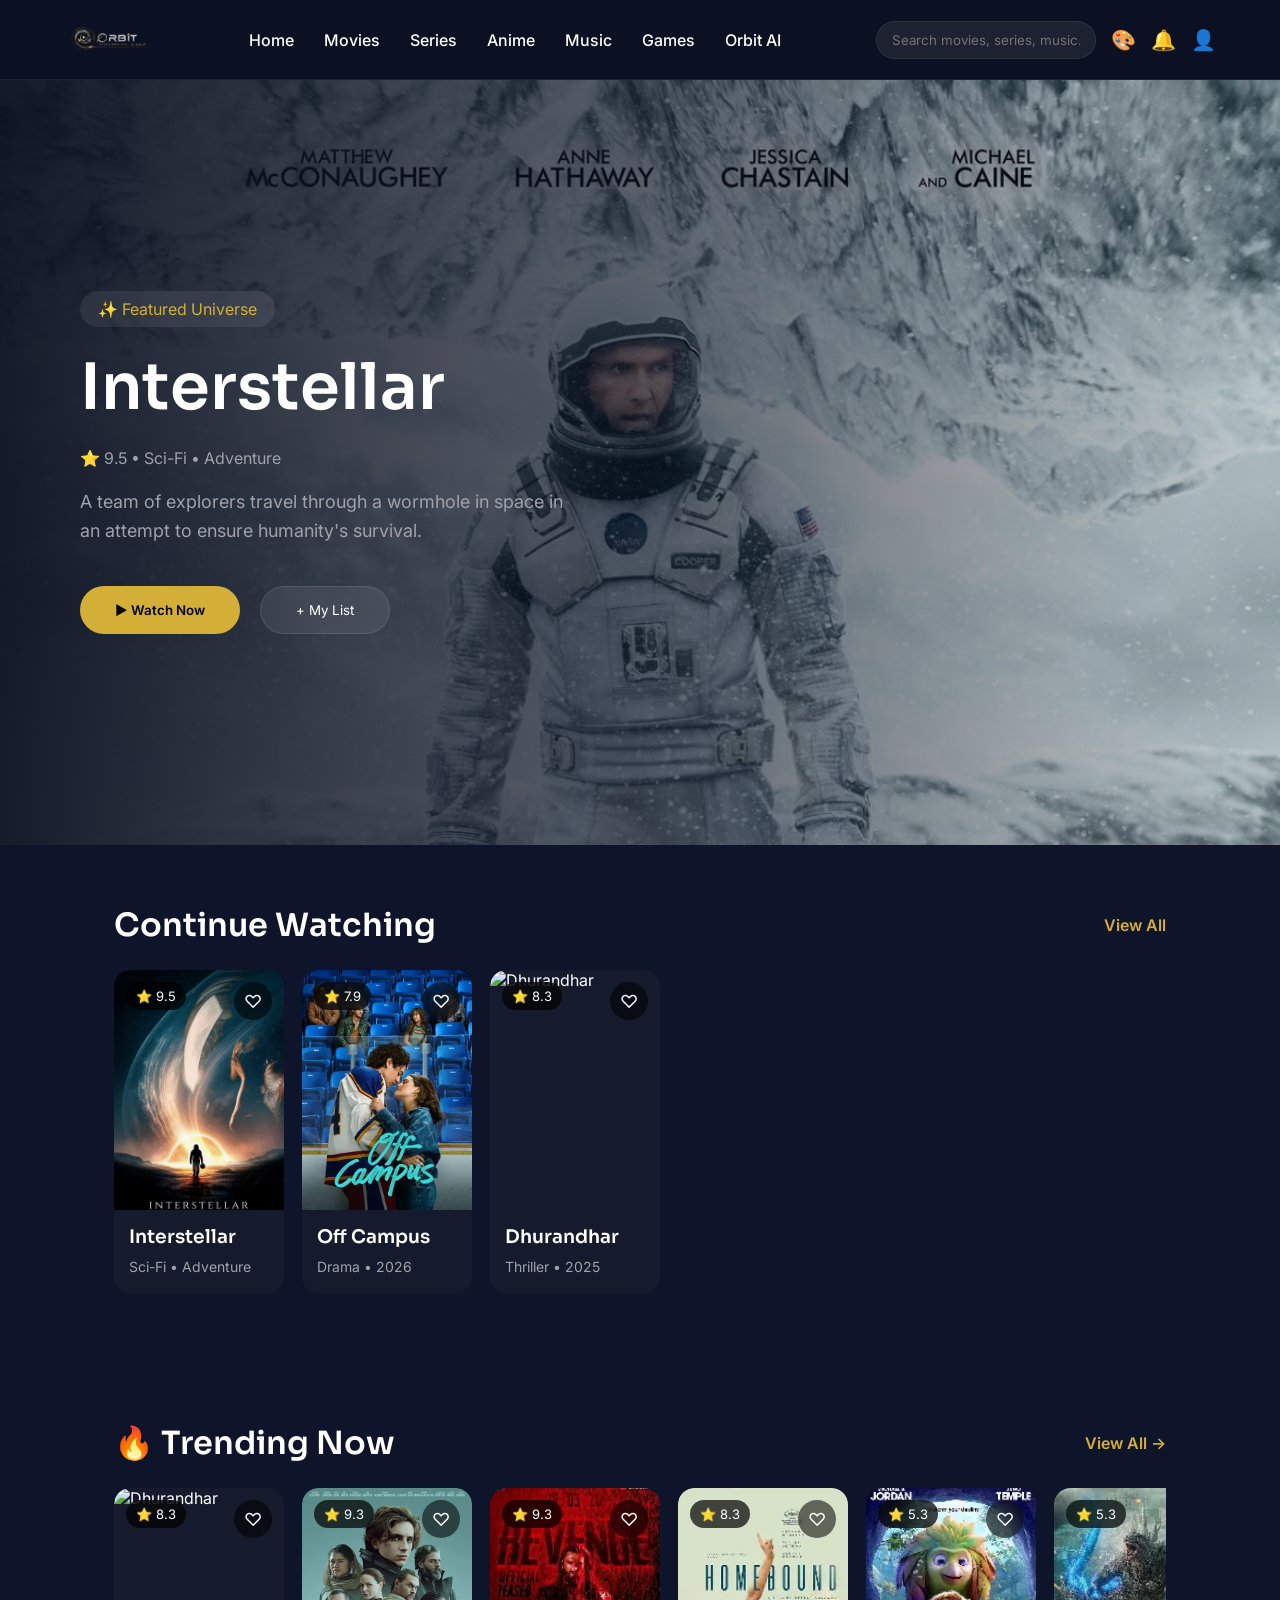
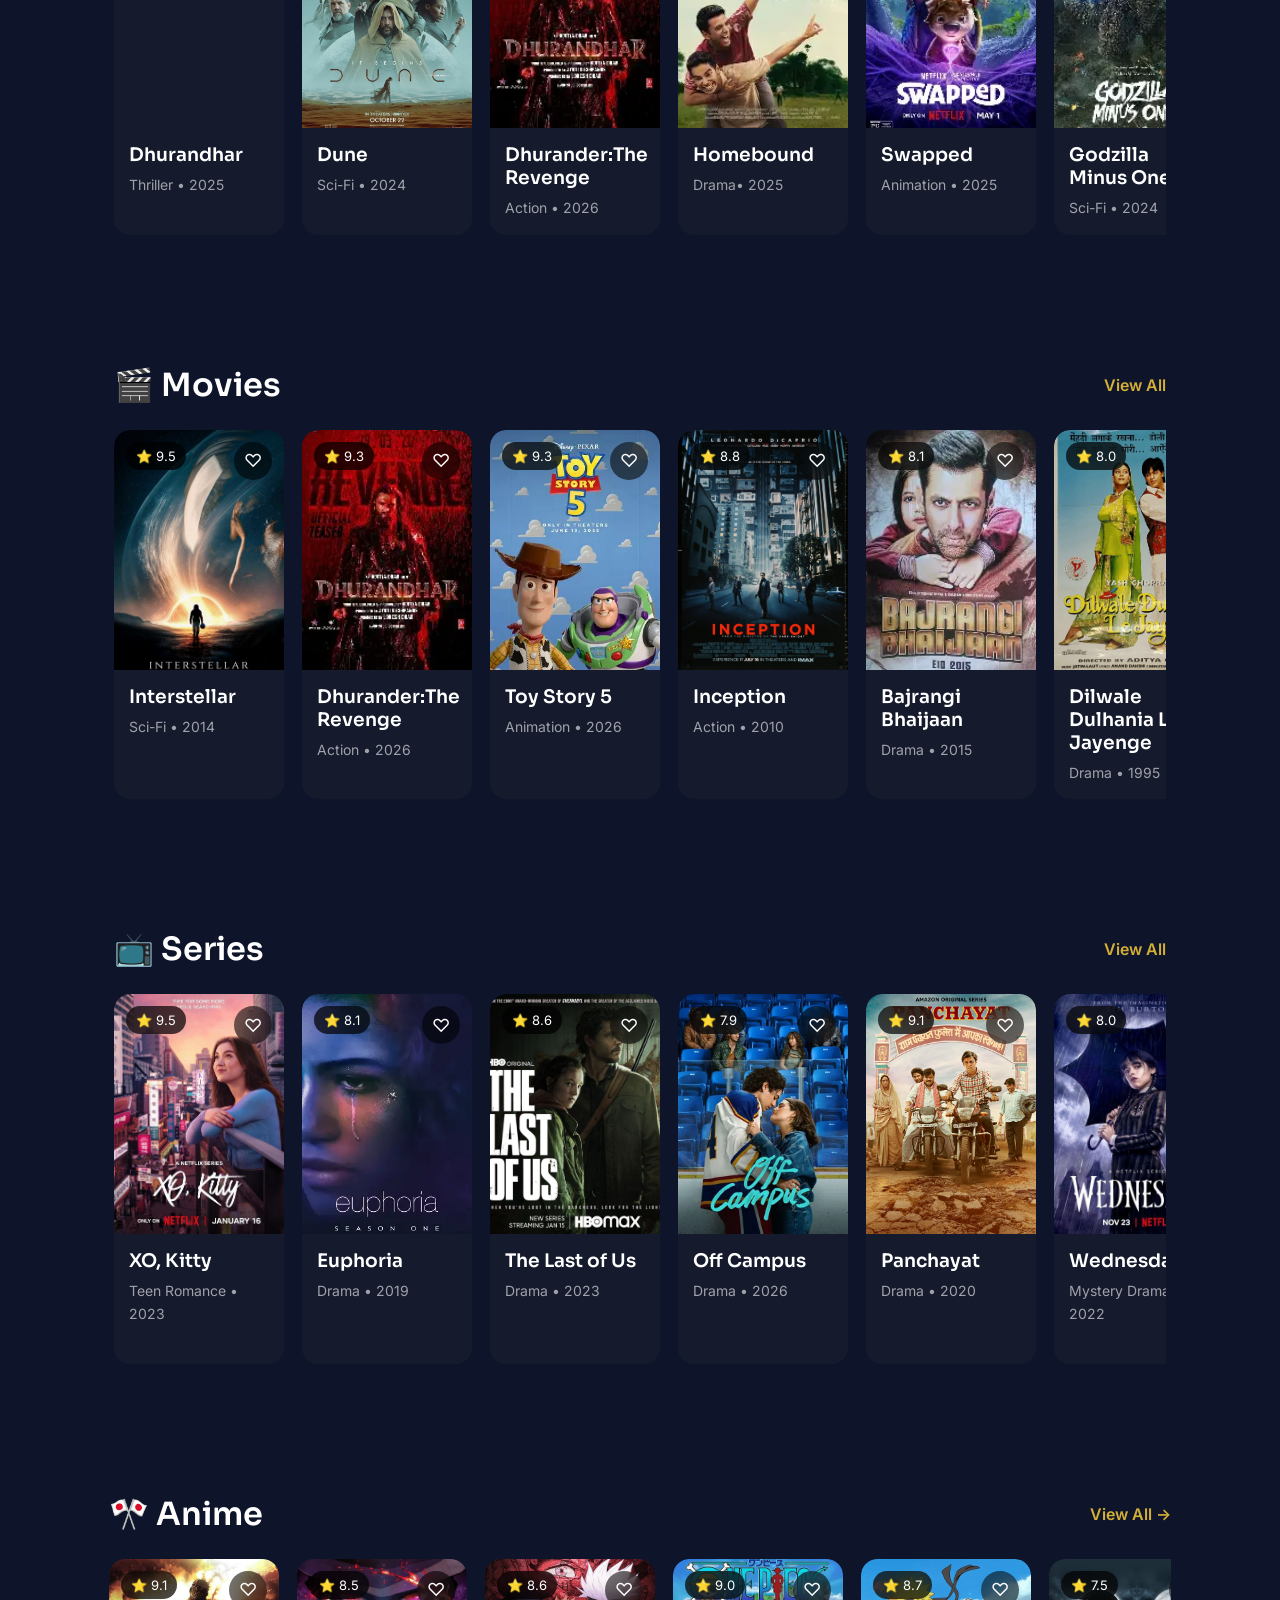
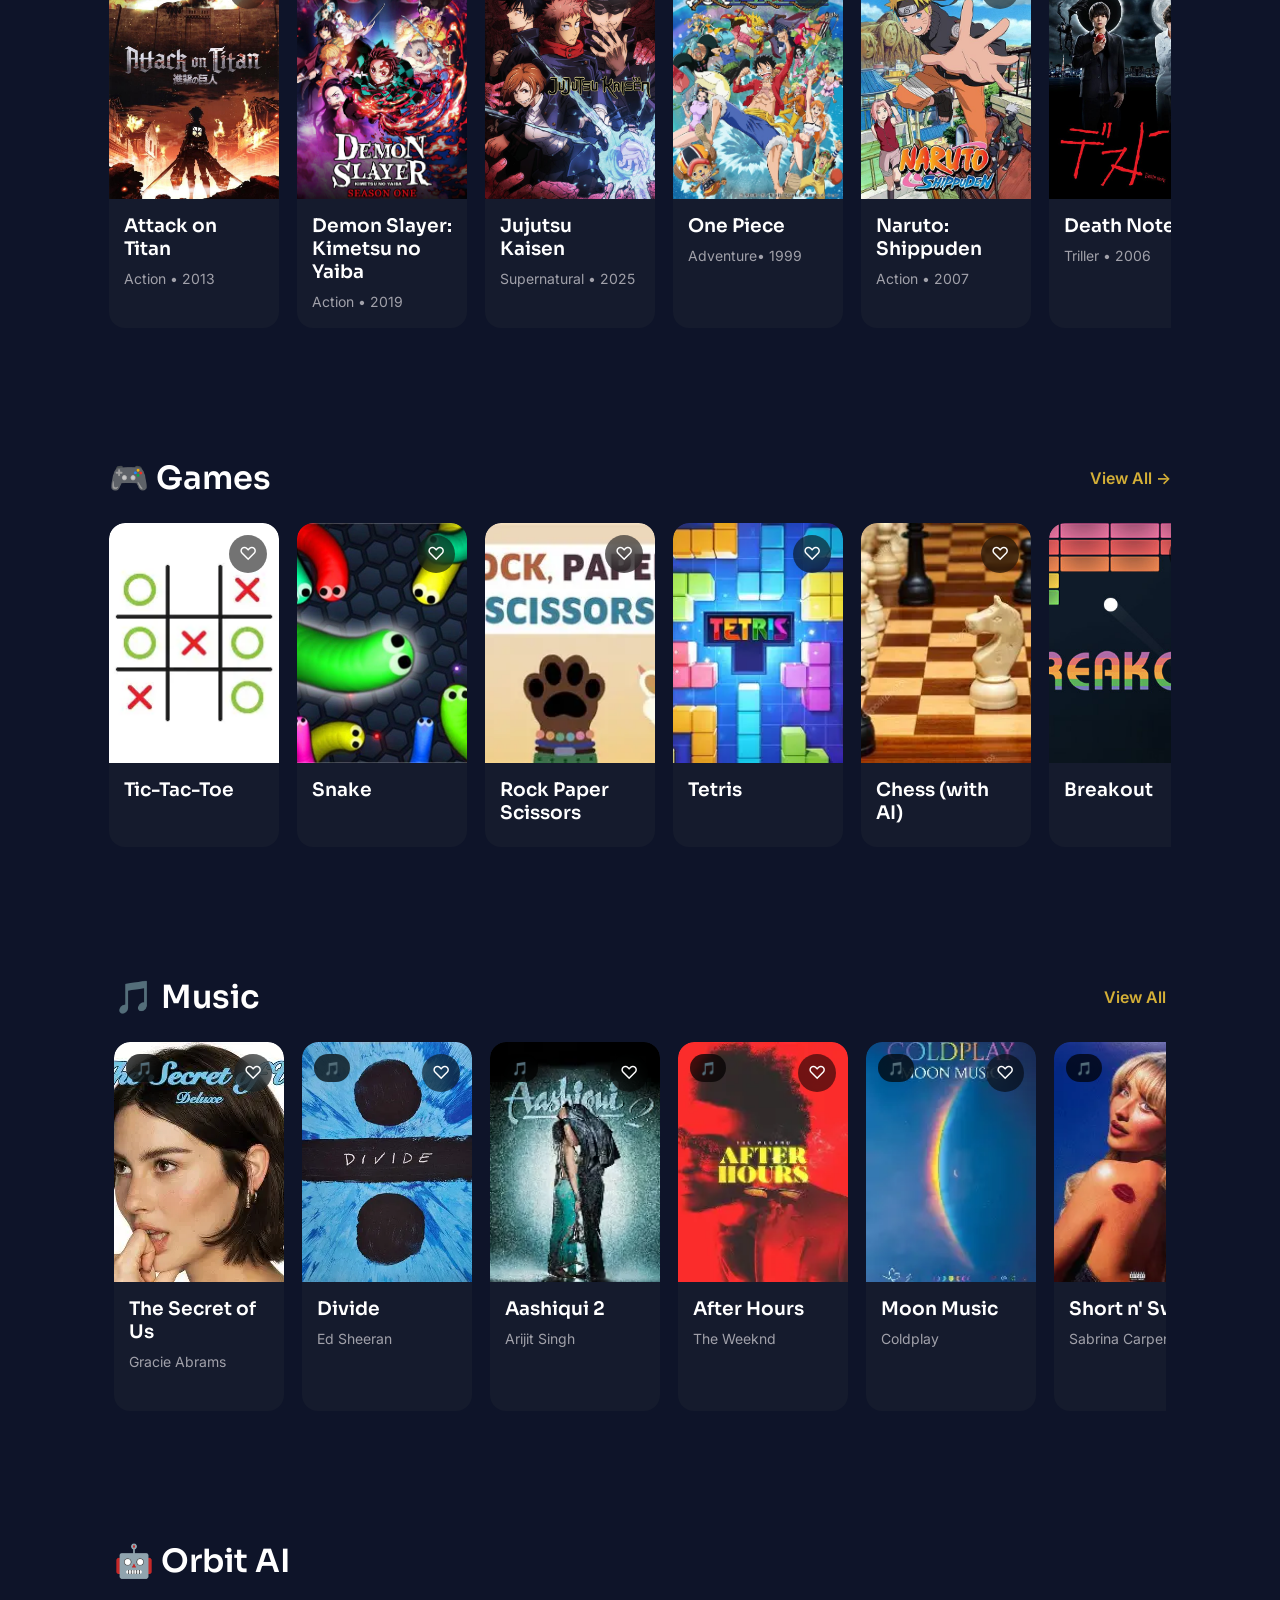
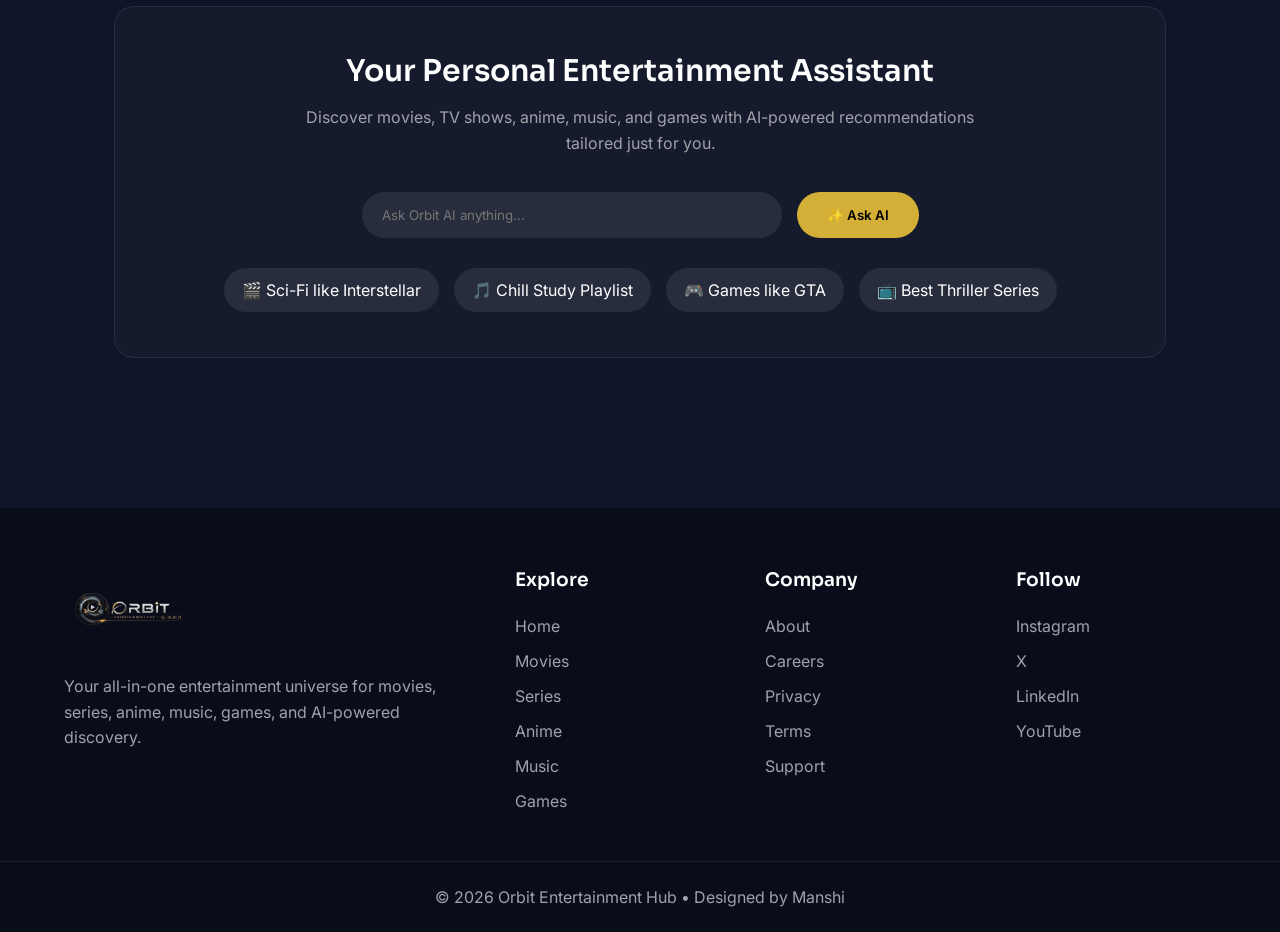
==== index.html @ fe52caa7 "Initial Orbit homepage with search and themes" ====
<!DOCTYPE html>
<html>
    <head>
         <meta charset="UTF-8">
         <meta name="viewport" content="width=device-width, initial-scale=1.0">
        <title>Orbit-Entertainment Hub</title>
        <link rel="stylesheet" href="css/home.css">
    </head>
    <body>
       <header>
       <div class="logo">
        <img src="image/image.png" alt="Orbit Logo">
       </div>

    <nav>

        <ul>

            <li><a href="#">Home</a></li>

            <li><a href="#">Movies</a></li>

            <li><a href="#">Series</a></li>

            <li><a href="#">Anime</a></li>

            <li><a href="#">Music</a></li>

            <li><a href="#">Games</a></li>

            <li><a href="#">Orbit AI</a></li>

        </ul>

    </nav>

   <div class="right-nav">

    <div class="search-box">

        <input
            type="text"
            id="search"
            placeholder="Search movies, series, music...">

        <div id="search-results"></div>

    </div>
   <button id="theme-btn">🎨</button>
   <button>🔔</button>
   <button>👤</button>

</div>
<div id="theme-menu">

    <div class="theme-option" data-theme="theme-midnight">
        🌌 Midnight Blue
    </div>

    <div class="theme-option" data-theme="theme-purple">
        💜 Purple Neon
    </div>

    <div class="theme-option" data-theme="theme-gold">
        🟡 Gold Luxury
    </div>

    <div class="theme-option" data-theme="theme-ocean">
        🌊 Ocean Blue
    </div>

    <div class="theme-option" data-theme="theme-cyber">
        🤖 Cyberpunk
    </div>

</div>


       </header>
       
       <main>
        <!-- Hero Section -->
       <section class="hero">
    <div class="hero-content">
    <span class="tag">✨ Featured Universe</span>
      <h1>Interstellar</h1>
        <div class="rating">
         ⭐ 9.5 • Sci-Fi • Adventure
        </div>
        <p>
            A team of explorers travel through a wormhole in space
            in an attempt to ensure humanity's survival.
        </p>
        <div class="hero-buttons">
            <button class="watch-btn">
                ▶ Watch Now
            </button>
            <button class="list-btn">
                + My List
            </button>
        </div>
    </div>
</section>
<!-- Continue Watching -->
        <section class="content-section container">
             <div class="section-header">
        <h2>Continue Watching</h2>
        <a href="#">View All</a>
    </div>

   <div class="media-row">

    <div class="media-card" data-movie="interstellar" data-title="interstellar">

        <div class="poster">

            <img src="image/inter.jpg" alt="Interstellar">

            <span class="rating-badge">⭐ 9.5</span>
             <button class="favorite-btn">♡</button>
            <button class="play-btn">▶</button>
           

        </div>

        <div class="card-info">

            <h3>Interstellar</h3>

            <p>Sci-Fi • Adventure</p>

        </div>

   </div>
     <div class="media-card" data-movie="Off Campus" data-title="Off Campus">

        <div class="poster">

            <img src="image/oc.webp" alt="Off Campus">

            <span class="rating-badge">⭐ 7.9</span>
             <button class="favorite-btn">♡</button>
            <button class="play-btn">▶</button>
           

        </div>

        <div class="card-info">

            <h3>Off Campus</h3>

            <p>Drama • 2026</p>

        </div>
    </div>
 <div class="media-card" data-movie="Dhurandhar" data-title="Dhurandhar">

            <div class="poster">

                <img src="image/durandher.webp" alt="Dhurandhar">

                <span class="rating-badge">⭐ 8.3</span>

                <button class="favorite-btn">♡</button>

                <button class="play-btn">▶</button>

            </div>

            <div class="card-info">

                <h3>Dhurandhar</h3>

                <p>Thriller • 2025</p>

            </div>

        </div>
</div>

    </div>
        </section>
<!--trending-->
       <section class="content-section container">

    <div class="section-header">

        <h2>🔥 Trending Now</h2>

        <a href="#">View All →</a>

    </div>

    <div class="media-row">

        <!-- Card 1 -->

        <div class="media-card" data-movie="Dhurandhar" data-title="Dhurandhar">

            <div class="poster">

                <img src="image/durandher.webp" alt="Dhurandhar">

                <span class="rating-badge">⭐ 8.3</span>

                <button class="favorite-btn">♡</button>

                <button class="play-btn">▶</button>

            </div>

            <div class="card-info">

                <h3>Dhurandhar</h3>

                <p>Thriller • 2025</p>

            </div>

        </div>
       <!-- Card 2 -->
        <div class="media-card" data-movie="Dune" data-title="Dune">

            <div class="poster">

                <img src="image/dune.webp" alt="Dune">

                <span class="rating-badge">⭐ 9.3</span>

                <button class="favorite-btn">♡</button>

                <button class="play-btn">▶</button>

            </div>

            <div class="card-info">

                <h3>Dune</h3>

                <p>Sci-Fi • 2024</p>

            </div>

        </div>
        <!-- Card 3 -->
        <div class="media-card" data-movie="Dhurander:The Revenge" data-title="Dhurandhar:The Revenge">

            <div class="poster">

                <img src="image/dhurandher.webp" alt="Dhurander">

                <span class="rating-badge">⭐ 9.3</span>

                <button class="favorite-btn">♡</button>

                <button class="play-btn">▶</button>

            </div>

            <div class="card-info">

                <h3>Dhurander:The Revenge</h3>

                <p>Action • 2026</p>

            </div>

        </div>
        <!-- Card 4 -->
        <div class="media-card" data-movie="Homebound" data-title="Homebound">

            <div class="poster">

                <img src="image/homebound.webp" alt="Homebound">

                <span class="rating-badge">⭐ 8.3</span>

                <button class="favorite-btn">♡</button>

                <button class="play-btn">▶</button>

            </div>

            <div class="card-info">

                <h3>Homebound</h3>

                <p>Drama• 2025</p>

            </div>

        </div>
        <!-- Card 5 -->
        <div class="media-card" data-movie="Swapped" data-title="Swapped">

            <div class="poster">

                <img src="image/Swapped.webp" alt="Swapped">

                <span class="rating-badge">⭐ 5.3</span>

                <button class="favorite-btn">♡</button>

                <button class="play-btn">▶</button>

            </div>

            <div class="card-info">

                <h3>Swapped</h3>

                <p>Animation • 2025</p>

            </div>

        </div>
        <!-- Card 6 -->
        <div class="media-card" data-movie="Godzilla MInus One" data-title="Godzilla Minus One">

            <div class="poster">

                <img src="image/godzilla.webp" alt="Godzilla Minus One">

                <span class="rating-badge">⭐ 5.3</span>

                <button class="favorite-btn">♡</button>

                <button class="play-btn">▶</button>

            </div>

            <div class="card-info">

                <h3>Godzilla Minus One</h3>

                <p>Sci-Fi • 2024</p>

            </div>

        </div>
        <!-- Card 7-->
        <div class="media-card" data-movie="Thrash" data-title="Thrash">

            <div class="poster">

                <img src="image/thrash.webp" alt="Thrash">

                <span class="rating-badge">⭐ 6.3</span>

                <button class="favorite-btn">♡</button>

                <button class="play-btn">▶</button>

            </div>

            <div class="card-info">

                <h3>Thrash</h3>

                <p>Horror • 2025</p>

            </div>

        </div>
        <!-- Card 8 -->
        <div class="media-card" data-movie="Jolly LLB3" data-title="Jolly LLB3">

            <div class="poster">

                <img src="image/jolly.webp" alt="Jolly LLB3">

                <span class="rating-badge">⭐ 7.3</span>

                <button class="favorite-btn">♡</button>

                <button class="play-btn">▶</button>
            </div>

            <div class="card-info">

                <h3>Jolly LLB 3</h3>

                <p>Drame• 2025</p>

            </div>

        </div>

    </div>

</section>
<!--movies -->
        <section class="content-section container">
             <div class="section-header">
        <h2>🎬 Movies</h2>
        <a href="#">View All</a>
    </div>

   <div class="media-row" >

    <div class="media-card" data-movie="interstellar" data-title="Interstellar">

        <div class="poster">

            <img src="image/inter.jpg" alt="Interstellar">

            <span class="rating-badge">⭐ 9.5</span>
             <button class="favorite-btn">♡</button>
            <button class="play-btn">▶</button>
           

        </div>

        <div class="card-info">

            <h3>Interstellar</h3>

            <p>Sci-Fi • 2014</p>

        </div>
        </div>
        <div class="media-card"data-movie="Dhurander:The Revenge" data-title="Dhurandhar:The Revenge">

            <div class="poster">

                <img src="image/dhurandher.webp" alt="Dhurander">

                <span class="rating-badge">⭐ 9.3</span>

                <button class="favorite-btn">♡</button>

                <button class="play-btn">▶</button>

            </div>

            <div class="card-info">

                <h3>Dhurander:The Revenge</h3>

                <p>Action • 2026</p>

            </div>

        </div>
<div class="media-card" data-movie="Toy Story 5" data-title="Toy Story 5">

            <div class="poster">

                <img src="image/toystory.webp" alt="Toy Story">

                <span class="rating-badge">⭐ 9.3</span>

                <button class="favorite-btn">♡</button>

                <button class="play-btn">▶</button>

            </div>

            <div class="card-info">

                <h3>Toy Story 5</h3>

                <p>Animation • 2026</p>

            </div>

        </div>
         <div class="media-card" data-movie="inception" data-title="inception">

        <div class="poster">

            <img src="image/inception.jpg" alt="Inception">

            <span class="rating-badge">⭐ 8.8</span>
             <button class="favorite-btn">♡</button>
            <button class="play-btn">▶</button>
           

        </div>

        <div class="card-info">

            <h3>Inception</h3>

            <p>Action • 2010</p>

        </div>
    </div>
    <div class="media-card" data-movie="Bajrangi Bhaijaan" data-title="Bajrangi Bhaijaan">

        <div class="poster">

            <img src="image/bhai.webp" alt="Bajrangi Bhaijaan">

            <span class="rating-badge">⭐ 8.1</span>
             <button class="favorite-btn">♡</button>
            <button class="play-btn">▶</button>
           

        </div>

        <div class="card-info">

            <h3>Bajrangi Bhaijaan</h3>

            <p>Drama • 2015</p>

        </div>
    </div>
    <div class="media-card" data-movie="Dilwale Dulhania Le Jayenge" data-title="Dilwale Dulhania Le Jayenge">

        <div class="poster">

            <img src="image/ddlj.jpg" alt="Dilwale Dulhania Le Jayenge">

            <span class="rating-badge">⭐ 8.0</span>
             <button class="favorite-btn">♡</button>
            <button class="play-btn">▶</button>
           

        </div>

        <div class="card-info">

            <h3>Dilwale Dulhania Le Jayenge</h3>

            <p>Drama • 1995</p>

        </div>
    </div>
         <div class="media-card" data-movie="Avengers:Endgame" data-title="Avengers:Endgame">

        <div class="poster">

            <img src="image/avg.webp" alt="Avengers:Endgame">

            <span class="rating-badge">⭐ 8.5</span>
             <button class="favorite-btn">♡</button>
            <button class="play-btn">▶</button>
           

        </div>

        <div class="card-info">

            <h3>Avengers: Endgame</h3>

            <p>Action • 2019</p>

        </div>
        </div>
         <div class="media-card"data-movie="Kal Ho Naa Ho"  data-title="Kal Ho Naa Ho">

        <div class="poster">

            <img src="image/khnh.jpg" alt="Kal Ho Naa Ho">

            <span class="rating-badge">⭐ 7.9</span>
             <button class="favorite-btn">♡</button>
            <button class="play-btn">▶</button>
           

        </div>

        <div class="card-info">

            <h3>Kal Ho Naa Ho</h3>

            <p>Drama • 2003</p>

        </div>
    </div>
        
    </div>

</div>
</section>
<!--series-->
         <section class="content-section container">
             <div class="section-header">
        <h2>📺 Series</h2>
        <a href="#">View All</a>
    </div>

   <div class="media-row">

    <div class="media-card" data-movie="XO, Kitty" data-title="XO, Kitty">

        <div class="poster">

            <img src="image/xo.jpg" alt="XO, Kitty">

            <span class="rating-badge">⭐ 9.5</span>
             <button class="favorite-btn">♡</button>
            <button class="play-btn">▶</button>
           </div>

        <div class="card-info">

            <h3>XO, Kitty</h3>

            <p>Teen Romance • 2023</p>

        </div>

    </div>
     <div class="media-card" data-movie="Euphoria" data-title="Euphoria">

        <div class="poster">

            <img src="image/e1.webp" alt="Euphoria">

            <span class="rating-badge">⭐ 8.1</span>
             <button class="favorite-btn">♡</button>
            <button class="play-btn">▶</button>
           

        </div>

        <div class="card-info">

            <h3>Euphoria</h3>

            <p>Drama • 2019</p>

        </div>
    </div>
     <div class="media-card"data-movie="The Last of Us" data-title="The Last of Us">

        <div class="poster">

            <img src="image/tlou.jpg" alt="The Last of Us">

            <span class="rating-badge">⭐ 8.6</span>
             <button class="favorite-btn">♡</button>
            <button class="play-btn">▶</button>
           

        </div>

        <div class="card-info">

            <h3>The Last of Us</h3>

            <p>Drama • 2023</p>

        </div>
    </div>
     <div class="media-card" data-movie="Off Campus" data-title="Off Campus"> 

        <div class="poster">

            <img src="image/oc.webp" alt="Off Campus">

            <span class="rating-badge">⭐ 7.9</span>
             <button class="favorite-btn">♡</button>
            <button class="play-btn">▶</button>
           

        </div>

        <div class="card-info">

            <h3>Off Campus</h3>

            <p>Drama • 2026</p>

        </div>
    </div>
     <div class="media-card" data-movie="Panchayat" data-title="Panchayat">

        <div class="poster">

            <img src="image/p.jpg" alt="Panchayat">

            <span class="rating-badge">⭐ 9.1</span>
             <button class="favorite-btn">♡</button>
            <button class="play-btn">▶</button>
           

        </div>

        <div class="card-info">

            <h3>Panchayat</h3>

            <p>Drama • 2020</p>

        </div>
    </div>
     <div class="media-card" data-movie="Wednesday" data-title="Wednesday">

        <div class="poster">

            <img src="image/wed.jpg" alt="Wednesday">

            <span class="rating-badge">⭐ 8.0</span>
             <button class="favorite-btn">♡</button>
            <button class="play-btn">▶</button>
           

        </div>

        <div class="card-info">

            <h3>Wednesday</h3>

            <p> Mystery Drama • 2022</p>

        </div>
    </div>
     <div class="media-card" data-movie="Taylor Swift:The End of an Era" data-title="Taylor Swift:The End of an Era">

        <div class="poster">

            <img src="image/ts.jpg" alt="Taylor Swift: The End of an Era">

            <span class="rating-badge">⭐ 8.6</span>
             <button class="favorite-btn">♡</button>
            <button class="play-btn">▶</button>
           

        </div>

        <div class="card-info">

            <h3>Taylor Swift: The End of an Era</h3>

            <p>Documentary• 2025</p>

        </div>
    </div>
     <div class="media-card" data-movie="The Ba***ds of Bollywood" data-title="The Ba***ds of Bollywood">

        <div class="poster">

            <img src="image/bb.jpg" alt="The Ba***ds of Bollywood">

            <span class="rating-badge">⭐ 7.5</span>
             <button class="favorite-btn">♡</button>
            <button class="play-btn">▶</button>
           

        </div>

        <div class="card-info">

            <h3>The Ba***ds of Bollywood</h3>

            <p>Drama • 2025</p>

        </div>
    </div>

</div></section>
<!--anime-->
<section class="content-section">
        <div class="container">

            <div class="section-header">
                <h2>🎌 Anime</h2>
                <a href="#">View All →</a>
            </div>

            <div class="media-row">

                <div class="media-card" data-movie="Attack on Titan" data-title="Attack on Titan">

        <div class="poster">

            <img src="image/aot.jpg" alt="Attack on Titan">

            <span class="rating-badge">⭐ 9.1</span>
             <button class="favorite-btn">♡</button>
            <button class="play-btn">▶</button>
           

        </div>

        <div class="card-info">

            <h3>Attack on Titan</h3>

            <p>Action • 2013</p>

        </div>
    </div>

               <div class="media-card" data-movie="Demon Slayer: Kimetsu no Yaiba" data-title="Demon Slayer: Kimetsu no Yaiba">

        <div class="poster">

            <img src="image/dslayer.jpg" alt="Demon Slayer: Kimetsu no Yaiba">

            <span class="rating-badge">⭐ 8.5</span>
             <button class="favorite-btn">♡</button>
            <button class="play-btn">▶</button>
           

        </div>

        <div class="card-info">

            <h3>Demon Slayer: Kimetsu no Yaiba</h3>

            <p>Action • 2019</p>

        </div>
    </div>

                <div class="media-card" data-movie="Jujutsu Kaisen" data-title="Jujutsu Kaisen">

        <div class="poster">

            <img src="image/jk.jpg" alt="Jujutsu Kaisen">

            <span class="rating-badge">⭐ 8.6</span>
             <button class="favorite-btn">♡</button>
            <button class="play-btn">▶</button>
           

        </div>

        <div class="card-info">

            <h3>Jujutsu Kaisen</h3>

            <p>Supernatural • 2025</p>

        </div>
    </div>

                 <div class="media-card" data-movie="One Piece" data-title="One Piece">

        <div class="poster">

            <img src="image/op.jpg" alt="One Piece">

            <span class="rating-badge">⭐ 9.0</span>
             <button class="favorite-btn">♡</button>
            <button class="play-btn">▶</button>
           

        </div>

        <div class="card-info">

            <h3>One Piece</h3>

            <p>Adventure• 1999</p>

        </div>
    </div>

               <div class="media-card" data-movie="Naruto: Shippuden" data-title="Naruto: Shippuden">

        <div class="poster">

            <img src="image/ns.jpg" alt="Naruto: Shippuden">

            <span class="rating-badge">⭐ 8.7</span>
             <button class="favorite-btn">♡</button>
            <button class="play-btn">▶</button>
           

        </div>

        <div class="card-info">

            <h3>Naruto: Shippuden</h3>

            <p>Action • 2007</p>

        </div>
    </div>

                <div class="media-card" data-movie="Death Note" data-title="Death Note">

        <div class="poster">

            <img src="image/dn.jpg" alt="Death Note">

            <span class="rating-badge">⭐ 7.5</span>
             <button class="favorite-btn">♡</button>
            <button class="play-btn">▶</button>
           

        </div>

        <div class="card-info">

            <h3>Death Note</h3>

            <p>Triller • 2006</p>

        </div>
    </div>

                 <div class="media-card" data-movie="SPYxFAMILY" data-title="SPYxFAMILY">

        <div class="poster">

            <img src="image/sf.jpg" alt="SPYxFAMILY">

            <span class="rating-badge">⭐ 7.5</span>
             <button class="favorite-btn">♡</button>
            <button class="play-btn">▶</button>
           

        </div>

        <div class="card-info">

            <h3>SPYxFAMILY</h3>

            <p>Action • 2022</p>

        </div>
    </div>

         <div class="media-card" data-movie="Pokemon the Series: XY" data-title="Pokemon the Series: XY">

        <div class="poster">

            <img src="image/pokemon.jpg" alt="Pokémon the Series: XY">

            <span class="rating-badge">⭐ 8.5</span>
             <button class="favorite-btn">♡</button>
            <button class="play-btn">▶</button>
           

        </div>

        <div class="card-info">

            <h3>Pokémon the Series: XY</h3>

            <p>Drama • 2013</p>

        </div>
    </div>


            </div>

        </div>
    </section>

         <!-- Games -->
    <section class="content-section">
        <div class="container">

            <div class="section-header">
                <h2>🎮 Games</h2>
                <a href="#">View All →</a>
            </div>

            <div class="media-row" data-movie="Tic-Tac-Toe" data-title="Tic-Tac-Toe">

                 <div class="media-card">

        <div class="poster">

            <img src="image/ttt.webp" alt="Tic-Tac-Toe">

            
             <button class="favorite-btn">♡</button>
            <button class="play-btn">▶</button>
           

        </div>

        <div class="card-info">

            <h3>Tic-Tac-Toe</h3>

            

        </div>
    </div>
                <div class="media-card"data-movie="Snake" data-title="Snake">

        <div class="poster">

            <img src="image/snakes.jpg" alt="Snake">
             <button class="favorite-btn">♡</button>
            <button class="play-btn">▶</button>
            </div>

        <div class="card-info">

            <h3>Snake</h3>
         </div>
    </div>
                 <div class="media-card"data-movie="Rock Paper Scissors" data-title="Rock Paper Scissors">

        <div class="poster">

            <img src="image/rps.webp" alt="Rock Paper Scissors">
             <button class="favorite-btn">♡</button>
            <button class="play-btn">▶</button>
           </div>

        <div class="card-info">

            <h3>Rock Paper Scissors</h3>
        </div>
    </div>
                <div class="media-card"data-movie="Tetris" data-title="Tetris">

        <div class="poster">

            <img src="image/t.webp" alt="Tetris">
             <button class="favorite-btn">♡</button>
            <button class="play-btn">▶</button>
           

        </div>

        <div class="card-info">
          <h3>Tetris</h3>
        </div>
    </div>
                <div class="media-card"data-movie="Chess (with AI)" data-title="Chess (with AI)">

        <div class="poster">

            <img src="image/chess.webp" alt="Chess (with AI)">
             <button class="favorite-btn">♡</button>
            <button class="play-btn">▶</button>
           

        </div>

        <div class="card-info">

            <h3>Chess (with AI)</h3>
        </div>
    </div>
                <div class="media-card" data-movie="Breakout" data-title="Breakout">

        <div class="poster">

            <img src="image/b.jpg" alt="Breakout">
             <button class="favorite-btn">♡</button>
            <button class="play-btn">▶</button>
           

        </div>

        <div class="card-info">

            <h3>Breakout</h3>
        </div>
    </div>
                 <div class="media-card" data-movie="Circle Click Challenge" data-title="Circle Click Challenge">

        <div class="poster">

            <img src="image/ctc.png" alt="Circle Click Challenge">
             <button class="favorite-btn">♡</button>
            <button class="play-btn">▶</button>
           </div>

        <div class="card-info">

            <h3>Circle Click Challenge</h3>
        </div>
    </div>
                 <div class="media-card" data-movie="Ludo" data-title="Ludo">

        <div class="poster">

            <img src="image/ludo.webp" alt="Ludo">
             <button class="favorite-btn">♡</button>
            <button class="play-btn">▶</button>
            </div>

        <div class="card-info">

            <h3>Ludo</h3>
        </div>
    </div>

            </div>

        </div>
    </section>

       <!-- Music -->
   <section class="content-section container">

    <div class="section-header">
        <h2>🎵 Music</h2>
        <a href="#">View All</a>
    </div>

    <div class="media-row" data-movie="The Secret of Us" data-title="The Secret of Us">

        <!-- Album 1 -->
        <div class="media-card">
            <div class="poster">
                <img src="image/s.webp" alt="The Secret of Us">
                <span class="rating-badge">🎵</span>
                <button class="favorite-btn">♡</button>
                <button class="play-btn">▶</button>
            </div>

            <div class="card-info">
                <h3>The Secret of Us</h3>
                <p>Gracie Abrams</p>
            </div>
        </div>

        <!-- Album 2 -->
        <div class="media-card" data-movie="Divide" data-title="Divide">
            <div class="poster">
                <img src="image/d.webp" alt="Divide">
                <span class="rating-badge">🎵</span>
                <button class="favorite-btn">♡</button>
                <button class="play-btn">▶</button>
            </div>

            <div class="card-info">
                <h3>Divide</h3>
                <p>Ed Sheeran</p>
            </div>
        </div>

        <!-- Album 3 -->
        <div class="media-card" data-movie="Aashiqui 2" data-title="Aashiqui 2">
            <div class="poster">
                <img src="image/a2.webp" alt="Aashiqui 2">
                <span class="rating-badge">🎵</span>
                <button class="favorite-btn">♡</button>
                <button class="play-btn">▶</button>
            </div>

            <div class="card-info">
                <h3>Aashiqui 2</h3>
                <p>Arijit Singh</p>
            </div>
        </div>

        <!-- Album 4 -->
        <div class="media-card" data-movie="After Hours" data-title="After Hours">
            <div class="poster">
                <img src="image/ah.webp" alt="After Hours">
                <span class="rating-badge">🎵</span>
                <button class="favorite-btn">♡</button>
                <button class="play-btn">▶</button>
            </div>

            <div class="card-info">
                <h3>After Hours</h3>
                <p>The Weeknd</p>
            </div>
        </div>

        <!-- Album 5 -->
        <div class="media-card" data-movie="Moon Music" data-title="Moon Music">
            <div class="poster">
                <img src="image/moon.webp" alt="Moon Music">
                <span class="rating-badge">🎵</span>
                <button class="favorite-btn">♡</button>
                <button class="play-btn">▶</button>
            </div>

            <div class="card-info">
                <h3>Moon Music</h3>
                <p>Coldplay</p>
            </div>
        </div>

        <!-- Album 6 -->
        <div class="media-card" data-movie="Short n' Sweet " data-title="Short n' Sweet">
            <div class="poster">
                <img src="image/sns.webp" alt="Short n' Sweet">
                <span class="rating-badge">🎵</span>
                <button class="favorite-btn">♡</button>
                <button class="play-btn">▶</button>
            </div>

            <div class="card-info">
                <h3>Short n' Sweet</h3>
                <p>Sabrina Carpenter </p>
            </div>
        </div>

        <!-- Album 7 -->
        <div class="media-card" data-movie="The Tortured Poetd Department" data-title="The Tortured Poetd Department">
            <div class="poster">
                <img src="image/ttpd.webp" alt="The Tortured Poets Department">
                <span class="rating-badge">🎵</span>
                <button class="favorite-btn">♡</button>
                <button class="play-btn">▶</button>
            </div>

            <div class="card-info">
                <h3>The Tortured Poets Department</h3>
                <p>Taylor Swift</p>
            </div>
        </div>

        <!-- Album 8 -->
        <div class="media-card" data-movie="Sour" data-title="Sour">
            <div class="poster">
                <img src="image/sour.jpg" alt="Sour">
                <span class="rating-badge">🎵</span>
                <button class="favorite-btn">♡</button>
                <button class="play-btn">▶</button>
            </div>

            <div class="card-info">
                <h3>SOUR</h3>
                <p>Olivia Rodrigo</p>
            </div>
        </div>

    </div>

</section>

        <!-- Orbit AI -->
   <section class="content-section container">

    <div class="section-header">
        <h2>🤖 Orbit AI</h2>
    </div>

    <div class="orbit-ai-box">

        <h3>Your Personal Entertainment Assistant</h3>

        <p>
            Discover movies, TV shows, anime, music, and games
            with AI-powered recommendations tailored just for you.
        </p>

        <div class="ai-search">

            <input
                type="text"
                placeholder="Ask Orbit AI anything..."
            >

            <button>✨ Ask AI</button>

        </div>

        <div class="ai-suggestions">

            <span>🎬 Sci-Fi like Interstellar</span>
            <span>🎵 Chill Study Playlist</span>
            <span>🎮 Games like GTA</span>
            <span>📺 Best Thriller Series</span>

        </div>

    </div>

</section>

    <!-- Footer -->
    <footer>

    <div class="container footer-content">

        <div class="footer-logo">

            <img src="image/image.png" alt="Orbit Logo">

            <p>
                Your all-in-one entertainment universe for movies,
                series, anime, music, games, and AI-powered discovery.
            </p>

        </div>

        <div class="footer-links">

            <h3>Explore</h3>

            <a href="#">Home</a>

            <a href="#">Movies</a>

            <a href="#">Series</a>

            <a href="#">Anime</a>

            <a href="#">Music</a>

            <a href="#">Games</a>

        </div>

        <div class="footer-links">

            <h3>Company</h3>

            <a href="#">About</a>

            <a href="#">Careers</a>

            <a href="#">Privacy</a>

            <a href="#">Terms</a>

            <a href="#">Support</a>

        </div>

        <div class="footer-links">

            <h3>Follow</h3>

            <a href="#">Instagram</a>

            <a href="#">X</a>

            <a href="#">LinkedIn</a>

            <a href="#">YouTube</a>

        </div>

    </div>

    <div class="footer-bottom">

        © 2026 Orbit Entertainment Hub • Designed by Manshi

    </div>

</footer>
       </main> 
     <script src="js/app.js"></script>
    </body>
</html>
---- css/home.css ----
@import url('https://fonts.googleapis.com/css2?family=Inter:wght@300;400;500;600;700&family=Sora:wght@400;500;600;700&display=swap');


 /*  CSS VARIABLES */


:root{
    --background:#0e1429;
    --surface:#151B2D;
    --surface-light:#1D2640;
    --primary:#D4AF37;
    --secondary:#8B5CF6;
    --white:#FFFFFF;
    --gray:#A1A1AA;
    --heading-font:"Sora",sans-serif;
    --body-font:"Inter",sans-serif;
    --radius:18px;
    --transition:0.3s ease;
    --glass:rgba(11,16,32,.75);
    --shadow:0 15px 35px rgba(212,175,55,.25);
}
::selection{

    background:var(--primary);

    color:var(--background);

}

/*  RESET */

*{
    margin:0;
    padding:0;
    box-sizing:border-box;
}
/*Html*/
html{
    scroll-behavior: smooth;
}

/*  BODY */

body{

    background:var(--background);

    color:var(--white);

    font-family:var(--body-font);
    min-height: 100vh;

}
/*logo image*/
img{
    max-width: 100%;
    display: block;
}
.logo img{
    height: 60px;
    width:auto;
    cursor:pointer;
}
a{
  text-decoration:none;
    color:inherit;
}
nav a{
  color:var(--white);
  font-weight: 500;
  transition: var(--transition);
}
nav a:hover{
    color:var(--primary);
}
.right-nav{
    display:flex;
    align-items:center;
    gap:15px;
}
.right-nav input{
    width:100%;
    padding:10px 15px;
    background:rgba(255,255,255,.08);
    backdrop-filter:blur(10px);
    border:1px solid rgba(255,255,255,.08);
    color:white;
    border-radius:25px;
}
.right-nav button{
    background:none;
    border:none;
    color:white;
    font-size:20px;
    cursor:pointer;
    transition:0.3s;
}

.right-nav button:hover{
    transform:scale(1.15);
    color:var(--primary);
}
body.light-theme{

    --background:#F5F7FB;

    --surface:#FFFFFF;

    --surface-light:#E9EDF5;

    --white:#111827;

    --gray:#4B5563;

    --glass:rgba(255,255,255,.75);

}
ul{
    list-style: none;
}
nav ul{
    display: flex;
    align-items: center;
    gap: 30px;
}
button{
    cursor:pointer;
     border:none;
     outline:none;
     font-family:inherit;
}.right-nav button{
    background: none;
    color: white;
    font-size: 20px;
}

input{
     border:none;

    outline:none;

    font-family:inherit;
}
h1,h2,h3,h4,h5,h6{

    font-family:var(--heading-font);

    font-weight:600;
}
p{
     color:var(--gray);
     line-height:1.6;
}
.container{
   width:90%;
  max-width:1400px;
   margin:auto;
}
/*header*/
   header{
    height:80px;
    display:flex;
    justify-content:space-between;
    align-items:center;
    padding:0 4rem;
    background:var(--glass);
    backdrop-filter:blur(18px);
    -webkit-backdrop-filter:blur(18px);
    border-bottom:1px solid rgba(255,255,255,.08);

    position: relative;
    overflow: visible;
    z-index: 10000;
}

main{
    grid-area:main;
}
/*hero*/
.hero{

    height:85vh;

    display:flex;

    align-items:center;

    padding:0 80px;

    position:relative;

   background:
linear-gradient(
    to right,
    rgba(11,16,32,.95),
    rgba(11,16,32,.65),
    rgba(11,16,32,.2)
),
url("../image/interstellar.jpg");

background-size:cover;
background-position:70% top;
background-repeat:no-repeat;

}
.hero-content{

    max-width:600px;

}
.tag{

    display:inline-block;

    padding:8px 18px;

    border-radius:50px;

    background:rgba(255,255,255,.08);

    backdrop-filter:blur(12px);

    color:var(--primary);

    margin-bottom:20px;

}.hero h1{

    font-size:64px;

    margin-bottom:20px;

}
.rating{

    color:var(--gray);

    margin-bottom:20px;

}
.hero p{

    font-size:18px;

    max-width:500px;

    margin-bottom:40px;

}
.hero-buttons{

    display:flex;

    gap:20px;

}
.watch-btn{

    background:var(--primary);

    color:black;

    padding:15px 35px;

    border-radius:50px;

    font-weight:600;

    transition:.3s;

}
.watch-btn:hover{

    transform:translateY(-3px);

}
.list-btn{

    background:rgba(255,255,255,.08);

    color:white;

    padding:15px 35px;

    border-radius:50px;

    border:1px solid rgba(255,255,255,.1);

    backdrop-filter:blur(10px);

}
.continue-watching{
    padding:60px 50px;
}

.section-header{
    display:flex;
    justify-content:space-between;
    align-items:center;
    margin-bottom:25px;
}

.section-header h2{
    font-size:32px;
}

.section-header a{
    color:var(--primary);
    font-weight:600;
}
.media-row{
    display:flex;
    gap:18px;

    overflow-x:auto;
    overflow-y:hidden;

    scroll-behavior:smooth;

    padding-bottom:10px;
}
.media-row::-webkit-scrollbar{
    display:none;
}

.media-row{
    scrollbar-width:none; /* Firefox */
}
.media-card{

    width:170px;

    background:var(--surface);

    border-radius:16px;
    flex-shrink: 0;

    overflow:hidden;

    transition:0.3s;

    cursor:pointer;

}
.media-card img{

    width:100%;

    height:240px;

    object-fit:cover;

}
.card-info{

    padding:15px;

}

.card-info h3{

    margin-bottom:8px;

}

.card-info p{

    font-size:14px;

}
.media-card:hover{

    transform:translateY(-10px);

    box-shadow:var(--shadow);

}
.poster{

    position:relative;

    overflow:hidden;

    border-radius:16px 16px 0 0;

}
.rating-badge{

    position:absolute;

    top:12px;

    left:12px;

    background:rgba(0,0,0,.7);

    color:white;

    padding:6px 10px;

    border-radius:20px;

    font-size:13px;

    backdrop-filter:blur(10px);

}
.play-btn{

    position:absolute;

    top:50%;

    left:50%;

    transform:translate(-50%,-50%) scale(.7);

    width:55px;

    height:55px;

    border-radius:50%;

    background:rgba(255,255,255,.18);

    color:white;

    font-size:22px;

    backdrop-filter:blur(12px);

    opacity:0;

    transition:var(--transition);

}
.media-card:hover .play-btn{

    opacity:1;
    transform: translate(-50%,-50%) scale(1);

}

.poster img{

    transition:.4s;

}
.media-card:hover .poster img{

    transform:scale(1.08);

}
.favorite-btn{

    position:absolute;

    top:12px;

    right:12px;

    width:38px;

    height:38px;

    border-radius:50%;

    background:rgba(0,0,0,.55);

    color:white;

    backdrop-filter:blur(10px);

    font-size:18px;

    transition:var(--transition);

}
.favorite-btn:hover{

    background:var(--primary);

    color:black;

}
.rating-badge{
    z-index:2;
}

.favorite-btn{
    z-index:2;
}

.play-btn{
    z-index:2;
}
.content-section{
    padding:60px 50px;
}
.orbit-ai-box{

    background: var(--surface);

    padding:45px;

    border-radius:20px;

    text-align:center;

    border:1px solid rgba(255,255,255,.08);

}

.orbit-ai-box h3{

    font-size:30px;

    margin-bottom:15px;

}

.orbit-ai-box p{

    max-width:700px;

    margin:0 auto 35px;

}

.ai-search{

    display:flex;

    justify-content:center;

    gap:15px;

    margin-bottom:30px;

}

.ai-search input{

    width:420px;

    padding:15px 20px;

    background:rgba(255,255,255,.08);

    color:white;

    border-radius:50px;

}

.ai-search button{

    padding:15px 30px;

    background:var(--primary);

    border-radius:50px;

    font-weight:600;

}

.ai-suggestions{

    display:flex;

    justify-content:center;

    flex-wrap:wrap;

    gap:15px;

}

.ai-suggestions span{

    background:rgba(255,255,255,.08);

    padding:12px 18px;

    border-radius:30px;

}
footer{

    background:#090d1a;

    margin-top:90px;

    padding-top:60px;

}

.footer-content{

    display:grid;

    grid-template-columns:2fr 1fr 1fr 1fr;

    gap:50px;

}

.footer-logo img{

    width:130px;

    margin-bottom:20px;

}

.footer-links{

    display:flex;

    flex-direction:column;

    gap:15px;

}

.footer-links h3{

    margin-bottom:10px;

}

.footer-links a{

    color:var(--gray);

    transition:.3s;

}

.footer-links a:hover{

    color:var(--primary);

}

.footer-bottom{

    text-align:center;

    padding:25px;

    margin-top:50px;

    border-top:1px solid rgba(255,255,255,.08);

    color:var(--gray);

}
.search-box{
    position: relative;
    width: 220px;
    z-index: 99999;
}

#search-results{
    position: absolute;
    top: calc(100% + 8px);
    left: 0;
    width: 100%;

    display: none;

    background: #151B2D;
    border: 1px solid rgba(255,255,255,.08);
    border-radius: 12px;
    overflow: hidden;

    z-index: 99999;
}
.search-item{

    padding:12px 15px;
    cursor:pointer;
    border-bottom:1px solid rgba(255,255,255,.05);
    transition:var(--transition);

}

.search-item:hover{

    background:var(--surface-light);

    color:var(--primary);

}
/* =========================
   THEME MENU
========================= */

#theme-menu{

    position: absolute;

    top: 90px;

    right: 110px;

    width: 220px;

    background: var(--surface);

    border: 1px solid rgba(255,255,255,.08);

    border-radius: 15px;

    overflow: hidden;

    display: none;

    box-shadow: 0 15px 35px rgba(0,0,0,.4);

    z-index: 9999;

}

.theme-option{

    padding: 15px 20px;

    cursor: pointer;

    transition: var(--transition);

    color: var(--white);

}

.theme-option:hover{

    background: var(--surface-light);

    color: var(--primary);

}
.theme-midnight{
    --background:#0B1020;
    --surface:#151B2D;
    --surface-light:#1D2640;
    --primary:#D4AF37;
    --secondary:#8B5CF6;
    --white:#FFFFFF;
    --gray:#A1A1AA;
    --glass:rgba(11,16,32,.75);
}
.theme-purple{
    --background:#130C2E;
    --surface:#201542;
    --surface-light:#2D1D5A;
    --primary:#C084FC;
    --secondary:#8B5CF6;
    --white:#FFFFFF;
    --gray:#C4B5FD;
    --glass:rgba(32,21,66,.75);
}
.theme-gold{
    --background:#121212;
    --surface:#1B1B1B;
    --surface-light:#292929;
    --primary:#FFD700;
    --secondary:#F59E0B;
    --white:#FFF8E1;
    --gray:#D6D3D1;
    --glass:rgba(18,18,18,.8);
}
.theme-ocean{
    --background:#071A2D;
    --surface:#102840;
    --surface-light:#1C3B5B;
    --primary:#38BDF8;
    --secondary:#0EA5E9;
    --white:#FFFFFF;
    --gray:#CBD5E1;
    --glass:rgba(7,26,45,.75);
}
.theme-cyber{
    --background:#090909;
    --surface:#161616;
    --surface-light:#252525;
    --primary:#00F5D4;
    --secondary:#FF0080;
    --white:#FFFFFF;
    --gray:#BDBDBD;
    --glass:rgba(9,9,9,.8);
}
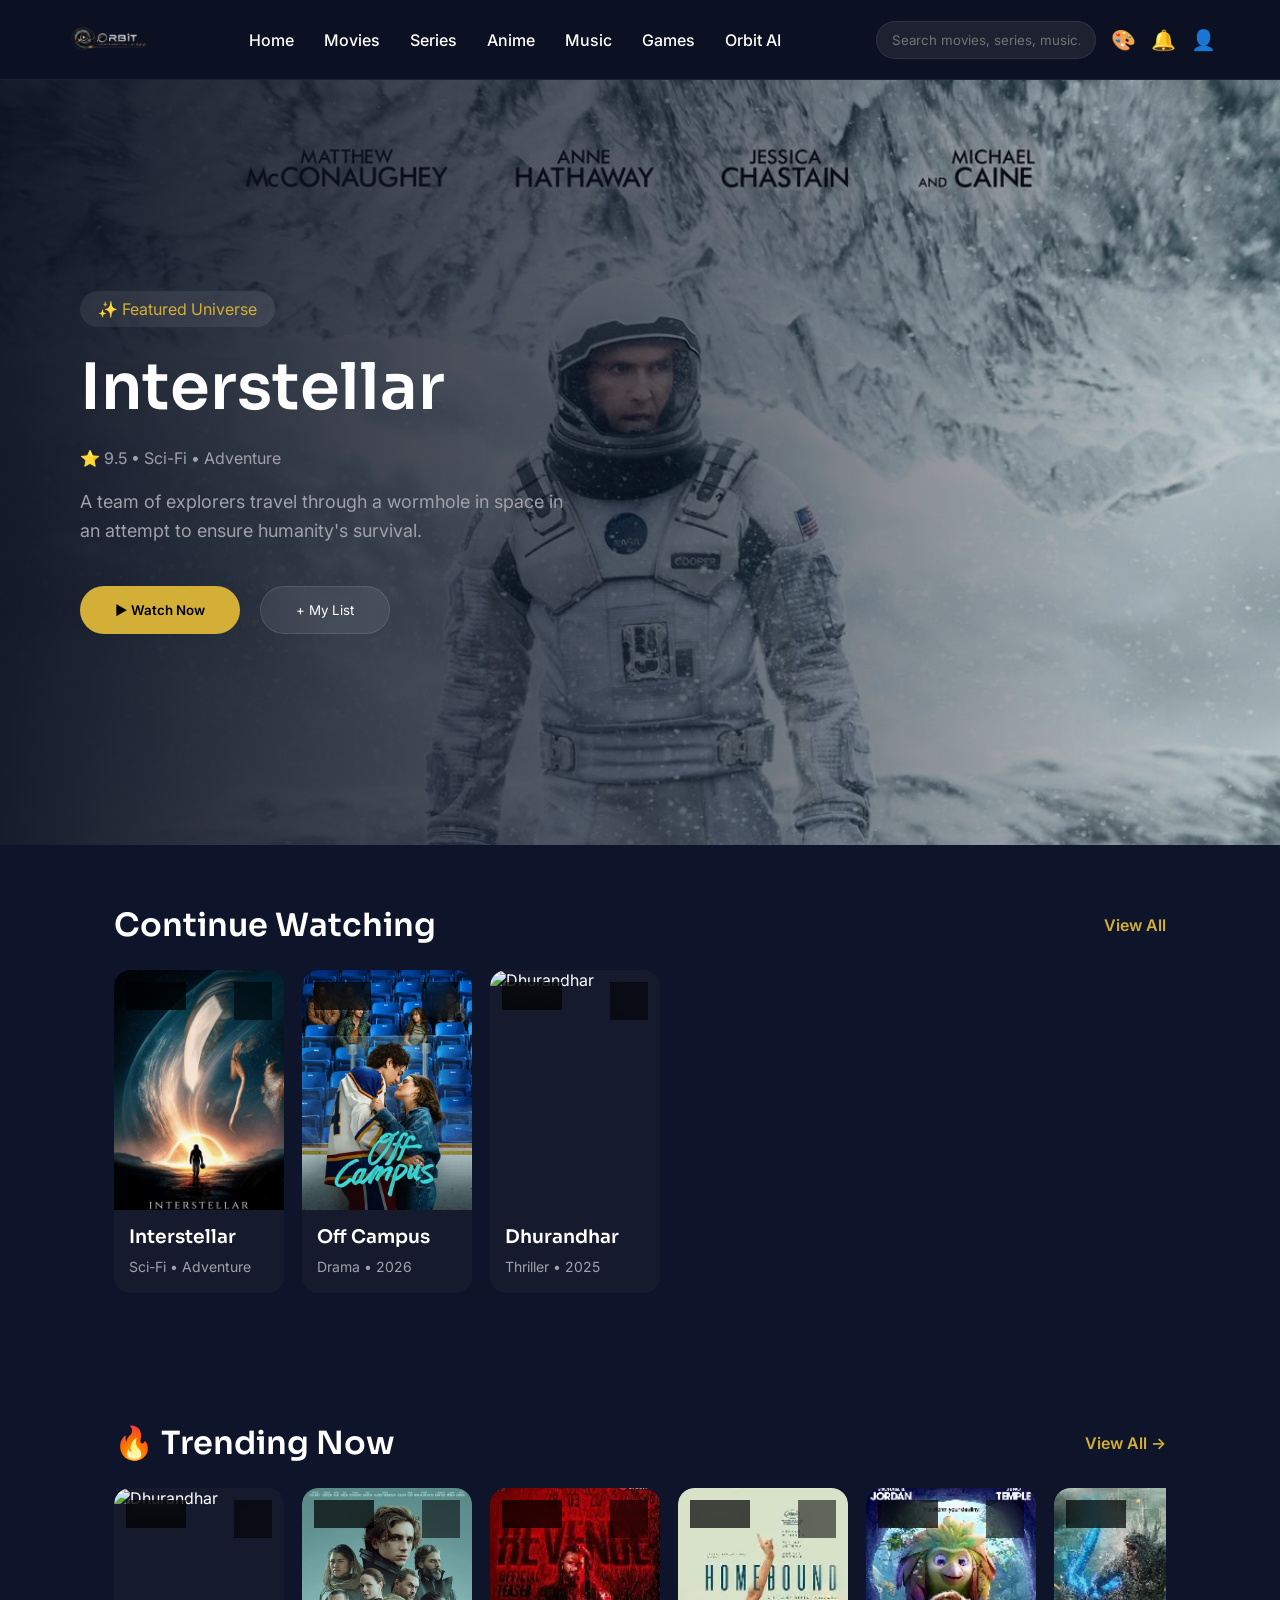
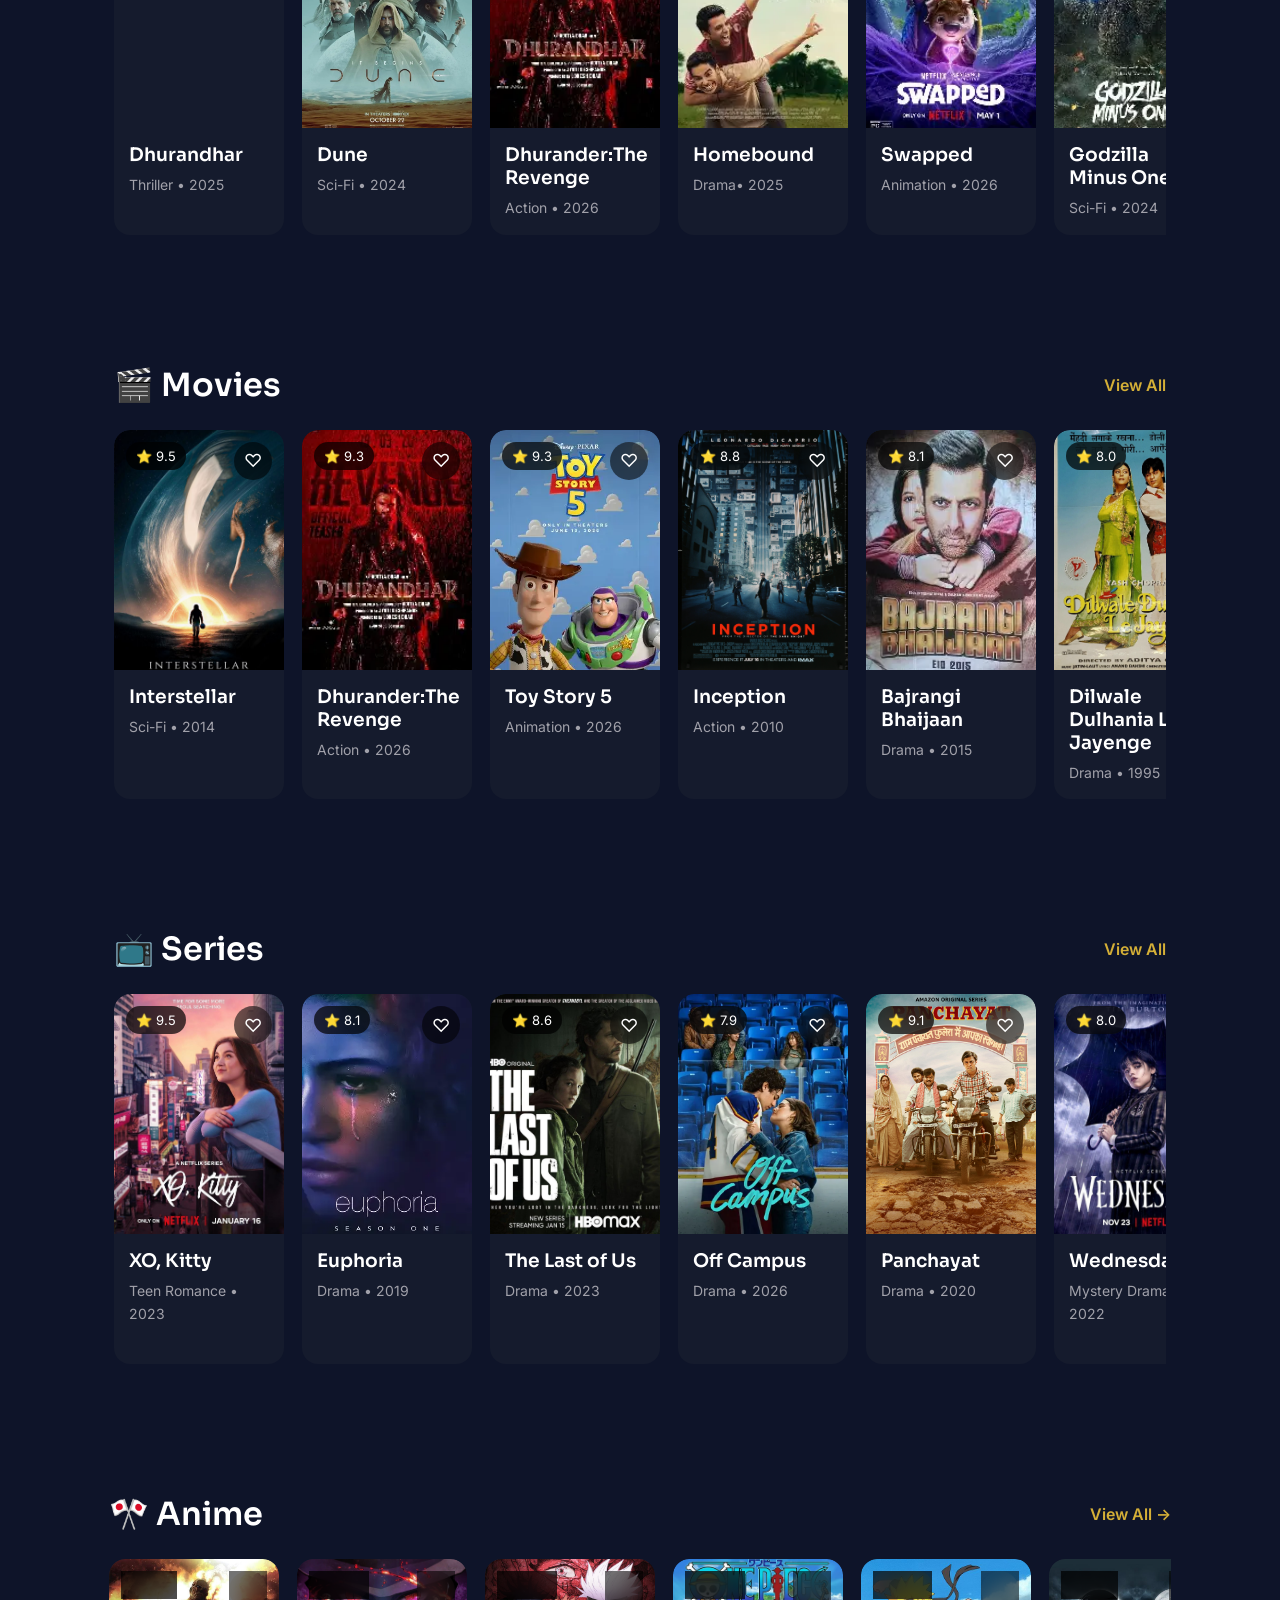
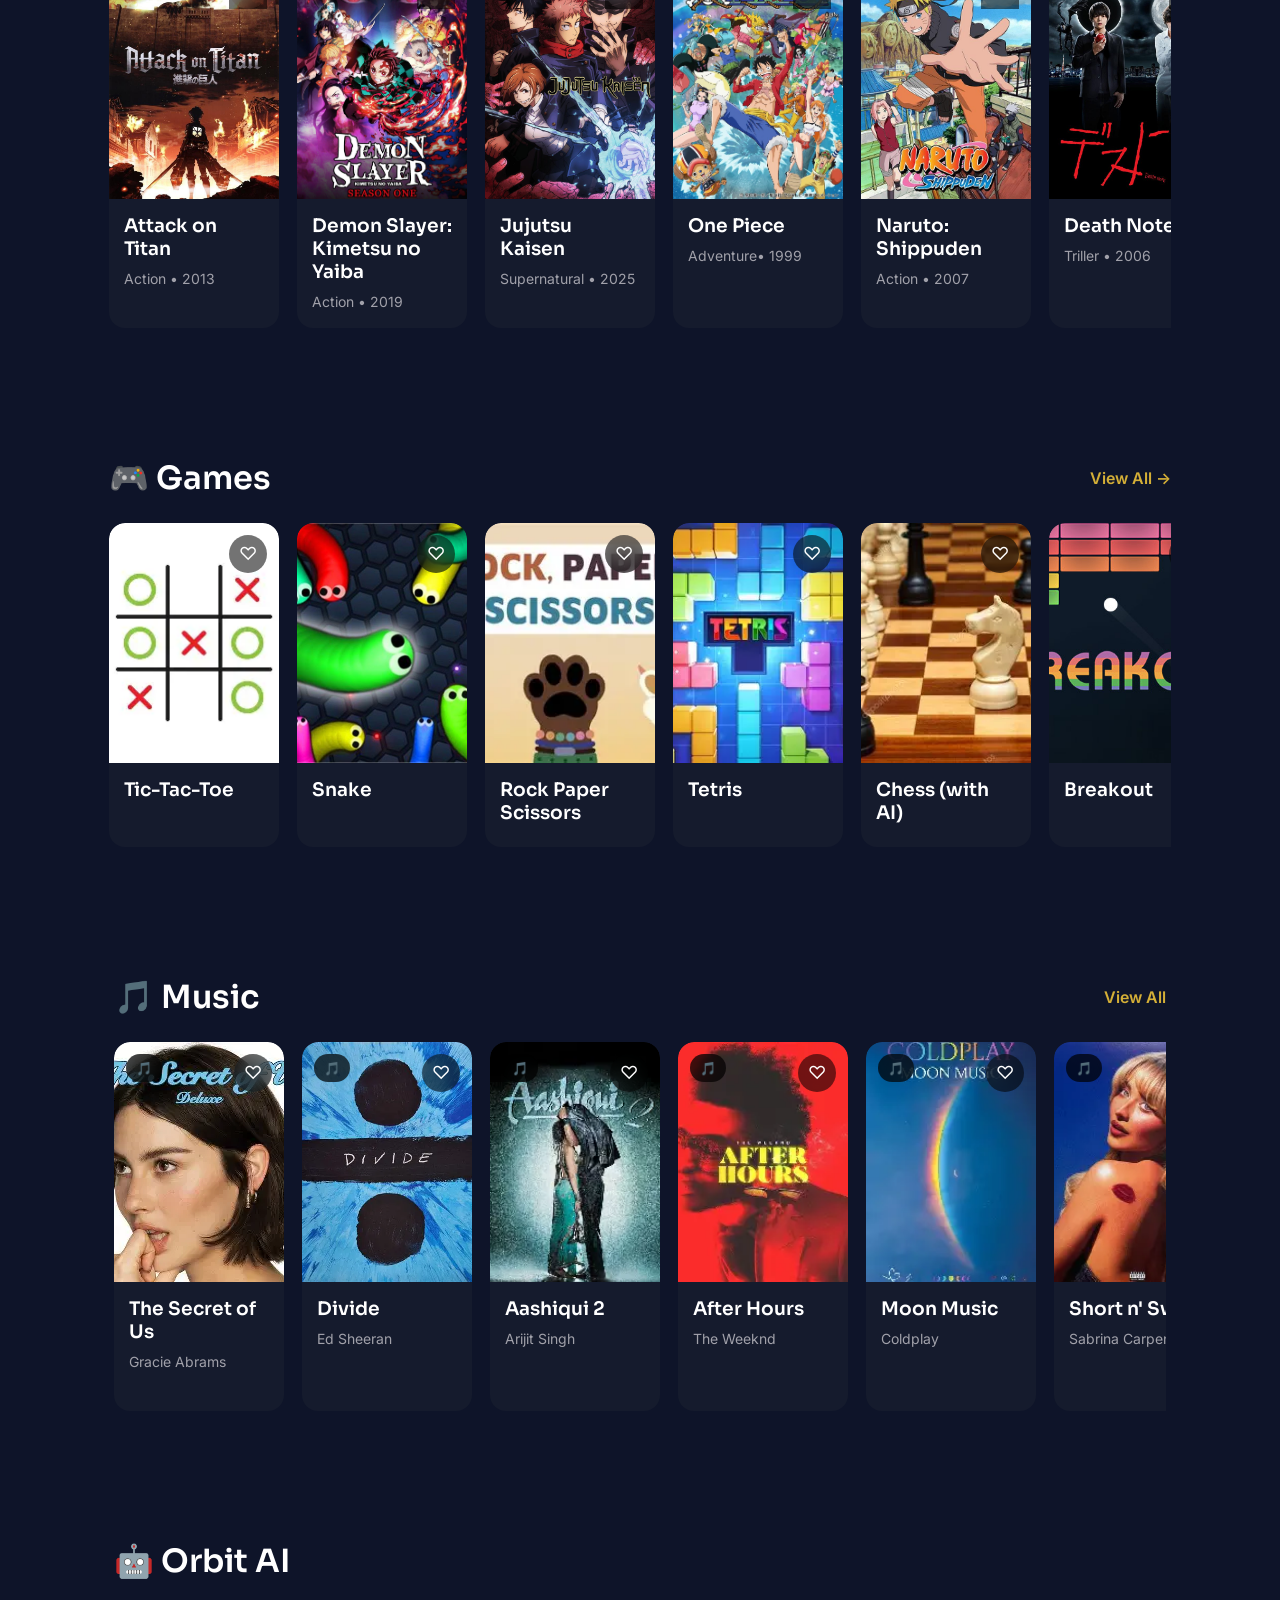
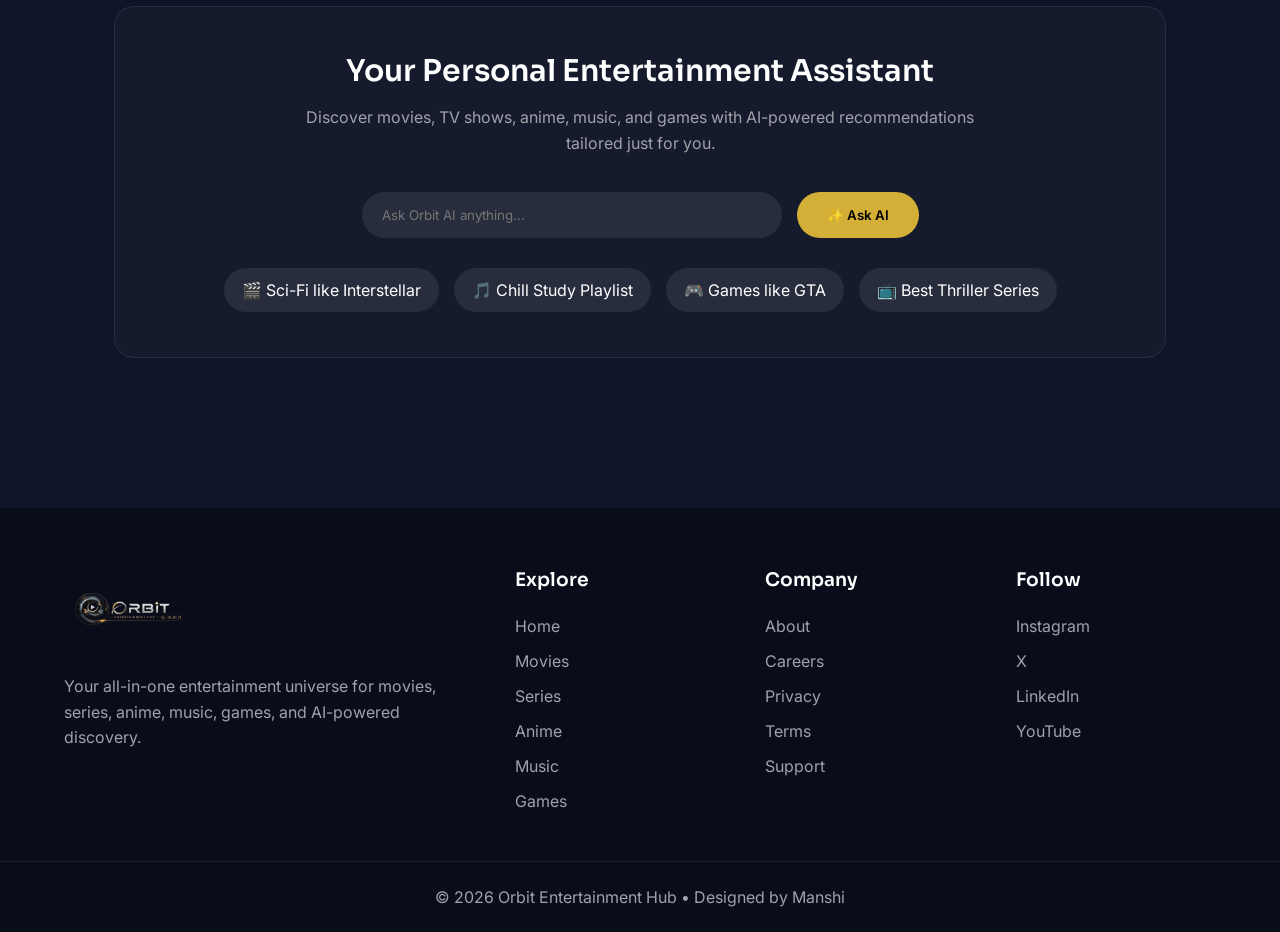
==== commit e6c4353b: "Added login page and authentication functionality" ====
--- a/index.html
+++ b/index.html
@@ -92,7 +92,7 @@
             in an attempt to ensure humanity's survival.
         </p>
         <div class="hero-buttons">
-            <button class="watch-btn">
+            <button class="watch-btn"  data-id="interstellar">
                 ▶ Watch Now
             </button>
             <button class="list-btn">
@@ -110,7 +110,10 @@
 
    <div class="media-row">
 
-    <div class="media-card" data-movie="interstellar" data-title="interstellar">
+    <div class="media-card"    
+    data-id="interstellar"
+    data-movie="interstellar"
+     data-title="interstellar">
 
         <div class="poster">
 
@@ -132,7 +135,10 @@
         </div>
 
    </div>
-     <div class="media-card" data-movie="Off Campus" data-title="Off Campus">
+     <div class="media-card"
+        data-id="Off Campus"
+         data-movie="Off Campus" 
+         data-title="Off Campus">
 
         <div class="poster">
 
@@ -153,7 +159,10 @@
 
         </div>
     </div>
- <div class="media-card" data-movie="Dhurandhar" data-title="Dhurandhar">
+ <div class="media-card"
+data-id="Dhurandhar" 
+ data-movie="Dhurandhar"
+  data-title="Dhurandhar">
 
             <div class="poster">
 
@@ -195,7 +204,10 @@
 
         <!-- Card 1 -->
 
-        <div class="media-card" data-movie="Dhurandhar" data-title="Dhurandhar">
+        <div class="media-card"
+           data-id="Dhurandhar"
+         data-movie="Dhurandhar"
+          data-title="Dhurandhar">
 
             <div class="poster">
 
@@ -219,7 +231,10 @@
 
         </div>
        <!-- Card 2 -->
-        <div class="media-card" data-movie="Dune" data-title="Dune">
+        <div class="media-card"
+           data-id="Dune"
+            data-movie="Dune" 
+            data-title="Dune">
 
             <div class="poster">
 
@@ -243,7 +258,10 @@
 
         </div>
         <!-- Card 3 -->
-        <div class="media-card" data-movie="Dhurander:The Revenge" data-title="Dhurandhar:The Revenge">
+        <div class="media-card"
+           data-id="Dhurander:The Revenge"
+            data-movie="Dhurander:The Revenge" 
+            data-title="Dhurandhar:The Revenge">
 
             <div class="poster">
 
@@ -267,7 +285,10 @@
 
         </div>
         <!-- Card 4 -->
-        <div class="media-card" data-movie="Homebound" data-title="Homebound">
+        <div class="media-card"  
+          data-id="Homebound"
+        data-movie="Homebound"
+         data-title="Homebound">
 
             <div class="poster">
 
@@ -291,7 +312,10 @@
 
         </div>
         <!-- Card 5 -->
-        <div class="media-card" data-movie="Swapped" data-title="Swapped">
+        <div class="media-card"
+           data-id="Swapped"
+            data-movie="Swapped" 
+            data-title="Swapped">
 
             <div class="poster">
 
@@ -309,13 +333,16 @@
 
                 <h3>Swapped</h3>
 
-                <p>Animation • 2025</p>
+                <p>Animation • 2026</p>
 
             </div>
 
         </div>
         <!-- Card 6 -->
-        <div class="media-card" data-movie="Godzilla MInus One" data-title="Godzilla Minus One">
+        <div class="media-card"   
+        data-id="Godzilla MInus One"
+         data-movie="Godzilla MInus One" 
+         data-title="Godzilla Minus One">
 
             <div class="poster">
 
@@ -339,7 +366,10 @@
 
         </div>
         <!-- Card 7-->
-        <div class="media-card" data-movie="Thrash" data-title="Thrash">
+        <div class="media-card" 
+           data-id="Thrash"
+         data-movie="Thrash" 
+         data-title="Thrash">
 
             <div class="poster">
 
@@ -363,7 +393,10 @@
 
         </div>
         <!-- Card 8 -->
-        <div class="media-card" data-movie="Jolly LLB3" data-title="Jolly LLB3">
+        <div class="media-card" 
+           data-id="Jolly LLB3"
+           data-movie="Jolly LLB3"
+            data-title="Jolly LLB3">
 
             <div class="poster">
 
@@ -398,7 +431,10 @@
 
    <div class="media-row" >
 
-    <div class="media-card" data-movie="interstellar" data-title="Interstellar">
+    <div class="media-card"    
+    data-id="interstellar"
+    data-movie="interstellar" 
+    data-title="Interstellar">
 
         <div class="poster">
 
@@ -419,7 +455,10 @@
 
         </div>
         </div>
-        <div class="media-card"data-movie="Dhurander:The Revenge" data-title="Dhurandhar:The Revenge">
+        <div class="media-card"
+        data-movie="Dhurander:The Revenge"
+           data-id="Dhurandhar:The Revenge"
+            data-title="Dhurandhar:The Revenge">
 
             <div class="poster">
 
@@ -442,7 +481,10 @@
             </div>
 
         </div>
-<div class="media-card" data-movie="Toy Story 5" data-title="Toy Story 5">
+<div class="media-card"   
+ data-id="Toy Story 5"
+data-movie="Toy Story 5"
+ data-title="Toy Story 5">
 
             <div class="poster">
 
@@ -465,7 +507,10 @@
             </div>
 
         </div>
-         <div class="media-card" data-movie="inception" data-title="inception">
+         <div class="media-card"
+            data-id="inception"
+             data-movie="inception"
+              data-title="inception">
 
         <div class="poster">
 
@@ -486,7 +531,10 @@
 
         </div>
     </div>
-    <div class="media-card" data-movie="Bajrangi Bhaijaan" data-title="Bajrangi Bhaijaan">
+    <div class="media-card"   
+    data-id="Bajrangi Bhaijaan"
+     data-movie="Bajrangi Bhaijaan" 
+     data-title="Bajrangi Bhaijaan">
 
         <div class="poster">
 
@@ -507,7 +555,10 @@
 
         </div>
     </div>
-    <div class="media-card" data-movie="Dilwale Dulhania Le Jayenge" data-title="Dilwale Dulhania Le Jayenge">
+    <div class="media-card"    
+    data-id="Dilwale Dulhania Le Jayenge"
+    data-movie="Dilwale Dulhania Le Jayenge" 
+    data-title="Dilwale Dulhania Le Jayenge">
 
         <div class="poster">
 
@@ -528,7 +579,10 @@
 
         </div>
     </div>
-         <div class="media-card" data-movie="Avengers:Endgame" data-title="Avengers:Endgame">
+         <div class="media-card" 
+            data-id="Avengers:Endgame"
+            data-movie="Avengers:Endgame"
+             data-title="Avengers:Endgame">
 
         <div class="poster">
 
@@ -549,7 +603,10 @@
 
         </div>
         </div>
-         <div class="media-card"data-movie="Kal Ho Naa Ho"  data-title="Kal Ho Naa Ho">
+         <div class="media-card"
+            data-id="Kal Ho Naa Ho"
+            data-movie="Kal Ho Naa Ho"  
+            data-title="Kal Ho Naa Ho">
 
         <div class="poster">
 
@@ -584,7 +641,10 @@
 
    <div class="media-row">
 
-    <div class="media-card" data-movie="XO, Kitty" data-title="XO, Kitty">
+    <div class="media-card" 
+       data-id="XO, Kitty"
+       data-movie="XO, Kitty"
+        data-title="XO, Kitty">
 
         <div class="poster">
 
@@ -604,7 +664,10 @@
         </div>
 
     </div>
-     <div class="media-card" data-movie="Euphoria" data-title="Euphoria">
+     <div class="media-card"    
+     data-id="Euphoria"
+     data-movie="Euphoria" 
+     data-title="Euphoria">
 
         <div class="poster">
 
@@ -625,7 +688,10 @@
 
         </div>
     </div>
-     <div class="media-card"data-movie="The Last of Us" data-title="The Last of Us">
+     <div class="media-card"
+        data-id="The Last of Us"
+        data-movie="The Last of Us" 
+        data-title="The Last of Us">
 
         <div class="poster">
 
@@ -646,7 +712,10 @@
 
         </div>
     </div>
-     <div class="media-card" data-movie="Off Campus" data-title="Off Campus"> 
+     <div class="media-card"
+        data-id="Off Campus"
+         data-movie="Off Campus"
+          data-title="Off Campus"> 
 
         <div class="poster">
 
@@ -667,7 +736,10 @@
 
         </div>
     </div>
-     <div class="media-card" data-movie="Panchayat" data-title="Panchayat">
+     <div class="media-card"   
+     data-id="Panchayat"
+      data-movie="Panchayat" 
+      data-title="Panchayat">
 
         <div class="poster">
 
@@ -688,7 +760,10 @@
 
         </div>
     </div>
-     <div class="media-card" data-movie="Wednesday" data-title="Wednesday">
+     <div class="media-card"   
+      data-id="Wednesday"
+     data-movie="Wednesday" 
+     data-title="Wednesday">
 
         <div class="poster">
 
@@ -709,7 +784,9 @@
 
         </div>
     </div>
-     <div class="media-card" data-movie="Taylor Swift:The End of an Era" data-title="Taylor Swift:The End of an Era">
+     <div class="media-card"    data-id="Taylor Swift:The End of an Era"
+     data-movie="Taylor Swift:The End of an Era"
+      data-title="Taylor Swift:The End of an Era">
 
         <div class="poster">
 
@@ -730,7 +807,10 @@
 
         </div>
     </div>
-     <div class="media-card" data-movie="The Ba***ds of Bollywood" data-title="The Ba***ds of Bollywood">
+     <div class="media-card"    
+     data-id="The Ba***ds of Bollywood"
+     data-movie="The Ba***ds of Bollywood" 
+     data-title="The Ba***ds of Bollywood">
 
         <div class="poster">
 
@@ -764,7 +844,10 @@
 
             <div class="media-row">
 
-                <div class="media-card" data-movie="Attack on Titan" data-title="Attack on Titan">
+                <div class="media-card"
+                   data-id="Attack on Titan"
+                    data-movie="Attack on Titan"
+                     data-title="Attack on Titan">
 
         <div class="poster">
 
@@ -786,7 +869,10 @@
         </div>
     </div>
 
-               <div class="media-card" data-movie="Demon Slayer: Kimetsu no Yaiba" data-title="Demon Slayer: Kimetsu no Yaiba">
+               <div class="media-card" 
+                  data-id="Demon Slayer: Kimetsu no Yaiba"
+                  data-movie="Demon Slayer: Kimetsu no Yaiba" 
+                  data-title="Demon Slayer: Kimetsu no Yaiba">
 
         <div class="poster">
 
@@ -808,7 +894,10 @@
         </div>
     </div>
 
-                <div class="media-card" data-movie="Jujutsu Kaisen" data-title="Jujutsu Kaisen">
+                <div class="media-card"
+                   data-id="Jujutsu Kaisen"
+                    data-movie="Jujutsu Kaisen"
+                     data-title="Jujutsu Kaisen">
 
         <div class="poster">
 
@@ -830,7 +919,10 @@
         </div>
     </div>
 
-                 <div class="media-card" data-movie="One Piece" data-title="One Piece">
+                 <div class="media-card"
+                    data-id="One Piece"
+                     data-movie="One Piece" 
+                     data-title="One Piece">
 
         <div class="poster">
 
@@ -852,7 +944,10 @@
         </div>
     </div>
 
-               <div class="media-card" data-movie="Naruto: Shippuden" data-title="Naruto: Shippuden">
+               <div class="media-card"    
+               data-id="Naruto: Shippuden"
+               data-movie="Naruto: Shippuden" 
+               data-title="Naruto: Shippuden">
 
         <div class="poster">
 
@@ -874,7 +969,10 @@
         </div>
     </div>
 
-                <div class="media-card" data-movie="Death Note" data-title="Death Note">
+                <div class="media-card"   
+                 data-id="Death Note"
+                data-movie="Death Note" 
+                data-title="Death Note">
 
         <div class="poster">
 
@@ -896,7 +994,10 @@
         </div>
     </div>
 
-                 <div class="media-card" data-movie="SPYxFAMILY" data-title="SPYxFAMILY">
+                 <div class="media-card"   
+                  data-id="SPYxFAMILY"
+                  data-movie="SPYxFAMILY"
+                   data-title="SPYxFAMILY">
 
         <div class="poster">
 
@@ -918,7 +1019,10 @@
         </div>
     </div>
 
-         <div class="media-card" data-movie="Pokemon the Series: XY" data-title="Pokemon the Series: XY">
+         <div class="media-card" 
+            data-id="Pokemon the Series: XY"
+            data-movie="Pokemon the Series: XY" 
+            data-title="Pokemon the Series: XY">
 
         <div class="poster">
 
@@ -955,7 +1059,10 @@
                 <a href="#">View All →</a>
             </div>
 
-            <div class="media-row" data-movie="Tic-Tac-Toe" data-title="Tic-Tac-Toe">
+            <div class="media-row" 
+               data-id="Tic-Tac-Toe"
+               data-movie="Tic-Tac-Toe" 
+               data-title="Tic-Tac-Toe">
 
                  <div class="media-card">
 
@@ -978,7 +1085,10 @@
 
         </div>
     </div>
-                <div class="media-card"data-movie="Snake" data-title="Snake">
+                <div class="media-card"
+                   data-id="Snake"
+                   data-movie="Snake" 
+                   data-title="Snake">
 
         <div class="poster">
 
@@ -992,7 +1102,10 @@
             <h3>Snake</h3>
          </div>
     </div>
-                 <div class="media-card"data-movie="Rock Paper Scissors" data-title="Rock Paper Scissors">
+                 <div class="media-card"   
+                 data-id="Rock Paper Scissors"
+                 data-movie="Rock Paper Scissors" 
+                 data-title="Rock Paper Scissors">
 
         <div class="poster">
 
@@ -1006,7 +1119,10 @@
             <h3>Rock Paper Scissors</h3>
         </div>
     </div>
-                <div class="media-card"data-movie="Tetris" data-title="Tetris">
+                <div class="media-card"
+                   data-id="Tetris"
+                   data-movie="Tetris" 
+                   data-title="Tetris">
 
         <div class="poster">
 
@@ -1021,7 +1137,10 @@
           <h3>Tetris</h3>
         </div>
     </div>
-                <div class="media-card"data-movie="Chess (with AI)" data-title="Chess (with AI)">
+                <div class="media-card"
+                   data-id="Chess (with AI)"
+                   data-movie="Chess (with AI)"
+                    data-title="Chess (with AI)">
 
         <div class="poster">
 
@@ -1037,7 +1156,10 @@
             <h3>Chess (with AI)</h3>
         </div>
     </div>
-                <div class="media-card" data-movie="Breakout" data-title="Breakout">
+                <div class="media-card"    
+                data-id="Breakout"
+                data-movie="Breakout" 
+                data-title="Breakout">
 
         <div class="poster">
 
@@ -1053,7 +1175,10 @@
             <h3>Breakout</h3>
         </div>
     </div>
-                 <div class="media-card" data-movie="Circle Click Challenge" data-title="Circle Click Challenge">
+                 <div class="media-card"    
+                 data-id="Circle Click Challenge"
+                 data-movie="Circle Click Challenge"
+                  data-title="Circle Click Challenge">
 
         <div class="poster">
 
@@ -1067,7 +1192,10 @@
             <h3>Circle Click Challenge</h3>
         </div>
     </div>
-                 <div class="media-card" data-movie="Ludo" data-title="Ludo">
+                 <div class="media-card"    
+                 data-id="Ludo"
+                 data-movie="Ludo" 
+                 data-title="Ludo">
 
         <div class="poster">
 
@@ -1095,10 +1223,13 @@
         <a href="#">View All</a>
     </div>
 
-    <div class="media-row" data-movie="The Secret of Us" data-title="The Secret of Us">
+    <div class="media-row"  >
 
         <!-- Album 1 -->
-        <div class="media-card">
+        <div class="media-card"    
+        data-id="The Secret of Us"
+        data-movie="The Secret of Us"
+        data-title="The Secret of Us">
             <div class="poster">
                 <img src="image/s.webp" alt="The Secret of Us">
                 <span class="rating-badge">🎵</span>
@@ -1113,7 +1244,10 @@
         </div>
 
         <!-- Album 2 -->
-        <div class="media-card" data-movie="Divide" data-title="Divide">
+        <div class="media-card"
+        data-id="Divide"
+         data-movie="Divide" 
+         data-title="Divide">
             <div class="poster">
                 <img src="image/d.webp" alt="Divide">
                 <span class="rating-badge">🎵</span>
@@ -1128,7 +1262,10 @@
         </div>
 
         <!-- Album 3 -->
-        <div class="media-card" data-movie="Aashiqui 2" data-title="Aashiqui 2">
+        <div class="media-card" 
+        data-id="Aashiqui 2"
+        data-movie="Aashiqui 2" 
+        data-title="Aashiqui 2">
             <div class="poster">
                 <img src="image/a2.webp" alt="Aashiqui 2">
                 <span class="rating-badge">🎵</span>
@@ -1143,7 +1280,10 @@
         </div>
 
         <!-- Album 4 -->
-        <div class="media-card" data-movie="After Hours" data-title="After Hours">
+        <div class="media-card" 
+        data-id="After Hours"
+        data-movie="After Hours" 
+        data-title="After Hours">
             <div class="poster">
                 <img src="image/ah.webp" alt="After Hours">
                 <span class="rating-badge">🎵</span>
@@ -1158,7 +1298,10 @@
         </div>
 
         <!-- Album 5 -->
-        <div class="media-card" data-movie="Moon Music" data-title="Moon Music">
+        <div class="media-card" 
+        data-id="Moon Music"
+        data-movie="Moon Music" 
+        data-title="Moon Music">
             <div class="poster">
                 <img src="image/moon.webp" alt="Moon Music">
                 <span class="rating-badge">🎵</span>
@@ -1173,7 +1316,10 @@
         </div>
 
         <!-- Album 6 -->
-        <div class="media-card" data-movie="Short n' Sweet " data-title="Short n' Sweet">
+        <div class="media-card"
+         data-id="Short n' Sweet"
+        data-movie="Short n' Sweet " 
+        data-title="Short n' Sweet">
             <div class="poster">
                 <img src="image/sns.webp" alt="Short n' Sweet">
                 <span class="rating-badge">🎵</span>
@@ -1188,7 +1334,10 @@
         </div>
 
         <!-- Album 7 -->
-        <div class="media-card" data-movie="The Tortured Poetd Department" data-title="The Tortured Poetd Department">
+        <div class="media-card" 
+        data-id="The Tortured Poetd Department"
+        data-movie="The Tortured Poetd Department"
+         data-title="The Tortured Poetd Department">
             <div class="poster">
                 <img src="image/ttpd.webp" alt="The Tortured Poets Department">
                 <span class="rating-badge">🎵</span>
@@ -1203,7 +1352,10 @@
         </div>
 
         <!-- Album 8 -->
-        <div class="media-card" data-movie="Sour" data-title="Sour">
+        <div class="media-card" 
+        data-id="Sour"
+        data-movie="Sour" 
+        data-title="Sour">
             <div class="poster">
                 <img src="image/sour.jpg" alt="Sour">
                 <span class="rating-badge">🎵</span>
